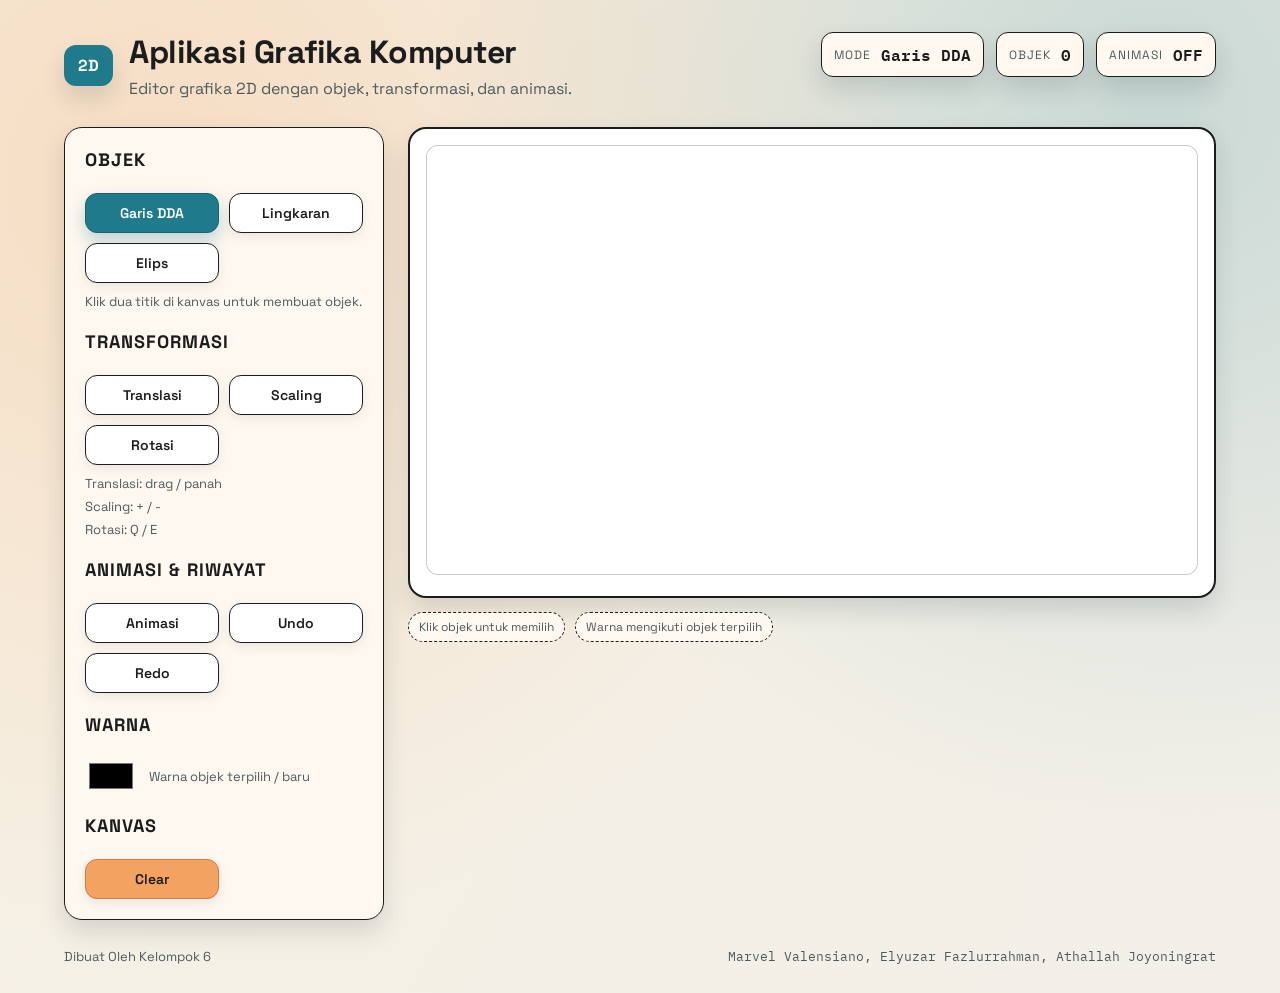
==== index.html @ d5542acc "Merge pull request #1 from prettycoolflacko/main sleek UI" ====
<!DOCTYPE html>
<html lang="id">
<head>
  <meta charset="UTF-8">
  <meta name="viewport" content="width=device-width, initial-scale=1.0">
  <title>Grafika Komputer</title>
  <link rel="stylesheet" href="style.css">
</head>
<body>

  <div class="app">
    <header class="app-header">
      <div class="brand">
        <div class="badge">2D</div>
        <div>
          <h1>Aplikasi Grafika Komputer</h1>
          <p class="subtitle">Editor grafika 2D dengan objek, transformasi, dan animasi.</p>
        </div>
      </div>
      <div class="status-bar">
        <div class="status-item">
          <span class="label">Mode</span>
          <span id="modeLabel" class="value">Garis DDA</span>
        </div>
        <div class="status-item">
          <span class="label">Objek</span>
          <span id="objectCount" class="value">0</span>
        </div>
        <div class="status-item">
          <span class="label">Animasi</span>
          <span id="animationStatus" class="value">OFF</span>
        </div>
      </div>
    </header>

    <main class="content">

      <aside class="panel">
        <section class="group">
          <h2>Objek</h2>
          <div class="button-grid">
            <button id="lineBtn" class="btn is-active" aria-pressed="true">Garis DDA</button>
            <button id="circleBtn" class="btn" aria-pressed="false">Lingkaran</button>
            <button id="ellipseBtn" class="btn" aria-pressed="false">Elips</button>
          </div>
          <p class="group-note">Klik dua titik di kanvas untuk membuat objek.</p>
        </section>

        <section class="group">
          <h2>Transformasi</h2>
          <div class="button-grid">
            <button id="translateBtn" class="btn" aria-pressed="false">Translasi</button>
            <button id="scaleBtn" class="btn" aria-pressed="false">Scaling</button>
            <button id="rotateBtn" class="btn" aria-pressed="false">Rotasi</button>
          </div>
          <div class="hint-list">
            <span>Translasi: drag / panah</span>
            <span>Scaling: + / -</span>
            <span>Rotasi: Q / E</span>
          </div>
        </section>

        <section class="group">
          <h2>Animasi & Riwayat</h2>
          <div class="button-grid">
            <button id="animateBtn" class="btn" aria-pressed="false">Animasi</button>
            <button id="undoBtn" class="btn">Undo</button>
            <button id="redoBtn" class="btn">Redo</button>
          </div>
        </section>

        <section class="group">
          <h2>Warna</h2>
          <div class="color-row">
            <input type="color" id="colorPicker" value="#000000" aria-label="Pilih warna">
            <span class="color-label">Warna objek terpilih / baru</span>
          </div>
        </section>

        <section class="group">
          <h2>Kanvas</h2>
          <div class="button-grid">
            <button id="clearBtn" class="btn danger">Clear</button>
          </div>
        </section>
      </aside>

      <section class="canvas-area">
        <div class="canvas-card">
          <canvas id="canvas" width="900" height="500"></canvas>
        </div>
        <div class="canvas-meta">
          <div class="meta-chip">Klik objek untuk memilih</div>
          <div class="meta-chip">Warna mengikuti objek terpilih</div>
        </div>
      </section>
    </main>

    <footer class="app-footer">
      <span>Dibuat Oleh Kelompok 6</span>
      <span class="footer-names">Marvel Valensiano, Elyuzar Fazlurrahman, Athallah Joyoningrat</span>
    </footer>
  </div>

  <script src="script.js"></script>

</body>
</html>
---- style.css ----
@import url("https://fonts.googleapis.com/css2?family=Space+Grotesk:wght@400;600;700&family=IBM+Plex+Mono:wght@400;600&display=swap");

:root{
    --bg: #f7f1e3;
    --bg-accent: #fef6e9;
    --panel: #fff8f0;
    --ink: #1a1c1e;
    --muted: #4d5b5f;
    --accent: #1f7a8c;
    --accent-strong: #166372;
    --accent-warm: #f4a261;
    --line: #1a1c1e;
    --shadow: 0 12px 24px rgba(22, 46, 52, 0.14);
}

*{
    box-sizing: border-box;
}

body{
    margin:0;
    min-height:100vh;
    font-family: "Space Grotesk", "Segoe UI", sans-serif;
    color:var(--ink);
    background:
        radial-gradient(circle at 12% 18%, rgba(244, 162, 97, 0.25), transparent 55%),
        radial-gradient(circle at 90% 10%, rgba(31, 122, 140, 0.2), transparent 50%),
        linear-gradient(120deg, #f7f1e3 0%, #f2efe9 100%);
}

h1{
    margin:0;
    font-size:32px;
    letter-spacing:-0.5px;
}

h2{
    margin:0 0 12px 0;
    font-size:18px;
    text-transform:uppercase;
    letter-spacing:1px;
}

p{
    margin:0;
}

.app{
    max-width:1200px;
    margin:0 auto;
    padding:32px 24px 28px;
}

.app-header{
    display:flex;
    align-items:flex-start;
    justify-content:space-between;
    gap:24px;
    margin-bottom:28px;
    flex-wrap:wrap;
}

.brand{
    display:flex;
    gap:16px;
    align-items:center;
}

.badge{
    background:var(--accent);
    color:white;
    font-weight:700;
    padding:10px 14px;
    border-radius:12px;
    box-shadow:var(--shadow);
}

.subtitle{
    margin-top:6px;
    color:var(--muted);
}

.status-bar{
    display:flex;
    gap:12px;
    flex-wrap:wrap;
}

.status-item{
    background:var(--panel);
    border:1px solid var(--line);
    border-radius:12px;
    padding:8px 12px;
    display:flex;
    align-items:center;
    gap:10px;
    box-shadow:var(--shadow);
}

.status-item .label{
    color:var(--muted);
    text-transform:uppercase;
    letter-spacing:1px;
    font-size:12px;
}

.status-item .value{
    font-family: "IBM Plex Mono", "Courier New", monospace;
    font-weight:600;
}

.content{
    display:grid;
    grid-template-columns:320px 1fr;
    gap:24px;
}

.panel{
    background:var(--panel);
    border:1px solid var(--line);
    border-radius:18px;
    padding:20px;
    box-shadow:var(--shadow);
    display:flex;
    flex-direction:column;
    gap:20px;
}

.group{
    display:flex;
    flex-direction:column;
    gap:10px;
}

.group-note{
    font-size:13px;
    color:var(--muted);
}

.hint-list{
    display:flex;
    flex-direction:column;
    gap:6px;
    font-size:13px;
    color:var(--muted);
}

.button-grid{
    display:grid;
    grid-template-columns:repeat(2, minmax(0, 1fr));
    gap:10px;
}

.btn{
    padding:10px 12px;
    border:1px solid var(--line);
    background:white;
    color:var(--ink);
    cursor:pointer;
    border-radius:12px;
    font-size:14px;
    font-weight:600;
    font-family:inherit;
    transition:transform 0.15s ease, box-shadow 0.15s ease, background 0.15s ease;
    box-shadow:0 4px 12px rgba(0, 0, 0, 0.08);
}

.btn:hover{
    transform:translateY(-1px);
    background:var(--bg-accent);
}

.btn.is-active{
    background:var(--accent);
    color:white;
    border-color:var(--accent-strong);
    box-shadow:0 8px 18px rgba(31, 122, 140, 0.3);
}

.btn.danger{
    background:var(--accent-warm);
    border-color:#d07a3f;
    color:#1a1c1e;
}

.color-row{
    display:flex;
    align-items:center;
    gap:12px;
}

.color-label{
    font-size:13px;
    color:var(--muted);
}

input[type="color"]{
    width:52px;
    height:36px;
    border:none;
    background:transparent;
    cursor:pointer;
}

.canvas-area{
    display:flex;
    flex-direction:column;
    gap:14px;
}

.canvas-card{
    background:white;
    border:2px solid var(--line);
    border-radius:18px;
    padding:16px;
    box-shadow:var(--shadow);
}

canvas{
    width:100%;
    height:auto;
    background:white;
    border:1px solid rgba(0, 0, 0, 0.2);
    border-radius:12px;
}

.canvas-meta{
    display:flex;
    flex-wrap:wrap;
    gap:10px;
}

.meta-chip{
    background:var(--panel);
    border:1px dashed var(--line);
    padding:6px 10px;
    border-radius:999px;
    font-size:12px;
    color:var(--muted);
}

.app-footer{
    margin-top:28px;
    display:flex;
    justify-content:space-between;
    flex-wrap:wrap;
    gap:8px;
    color:var(--muted);
    font-size:13px;
}

.footer-names{
    font-family: "IBM Plex Mono", "Courier New", monospace;
}

@media (max-width: 980px){
    .content{
        grid-template-columns:1fr;
    }

    .app-header{
        flex-direction:column;
        align-items:flex-start;
    }
}

@media (max-width: 640px){
    .button-grid{
        grid-template-columns:1fr;
    }

    .status-item{
        width:100%;
        justify-content:space-between;
    }

    .app{
        padding:24px 16px 20px;
    }
}
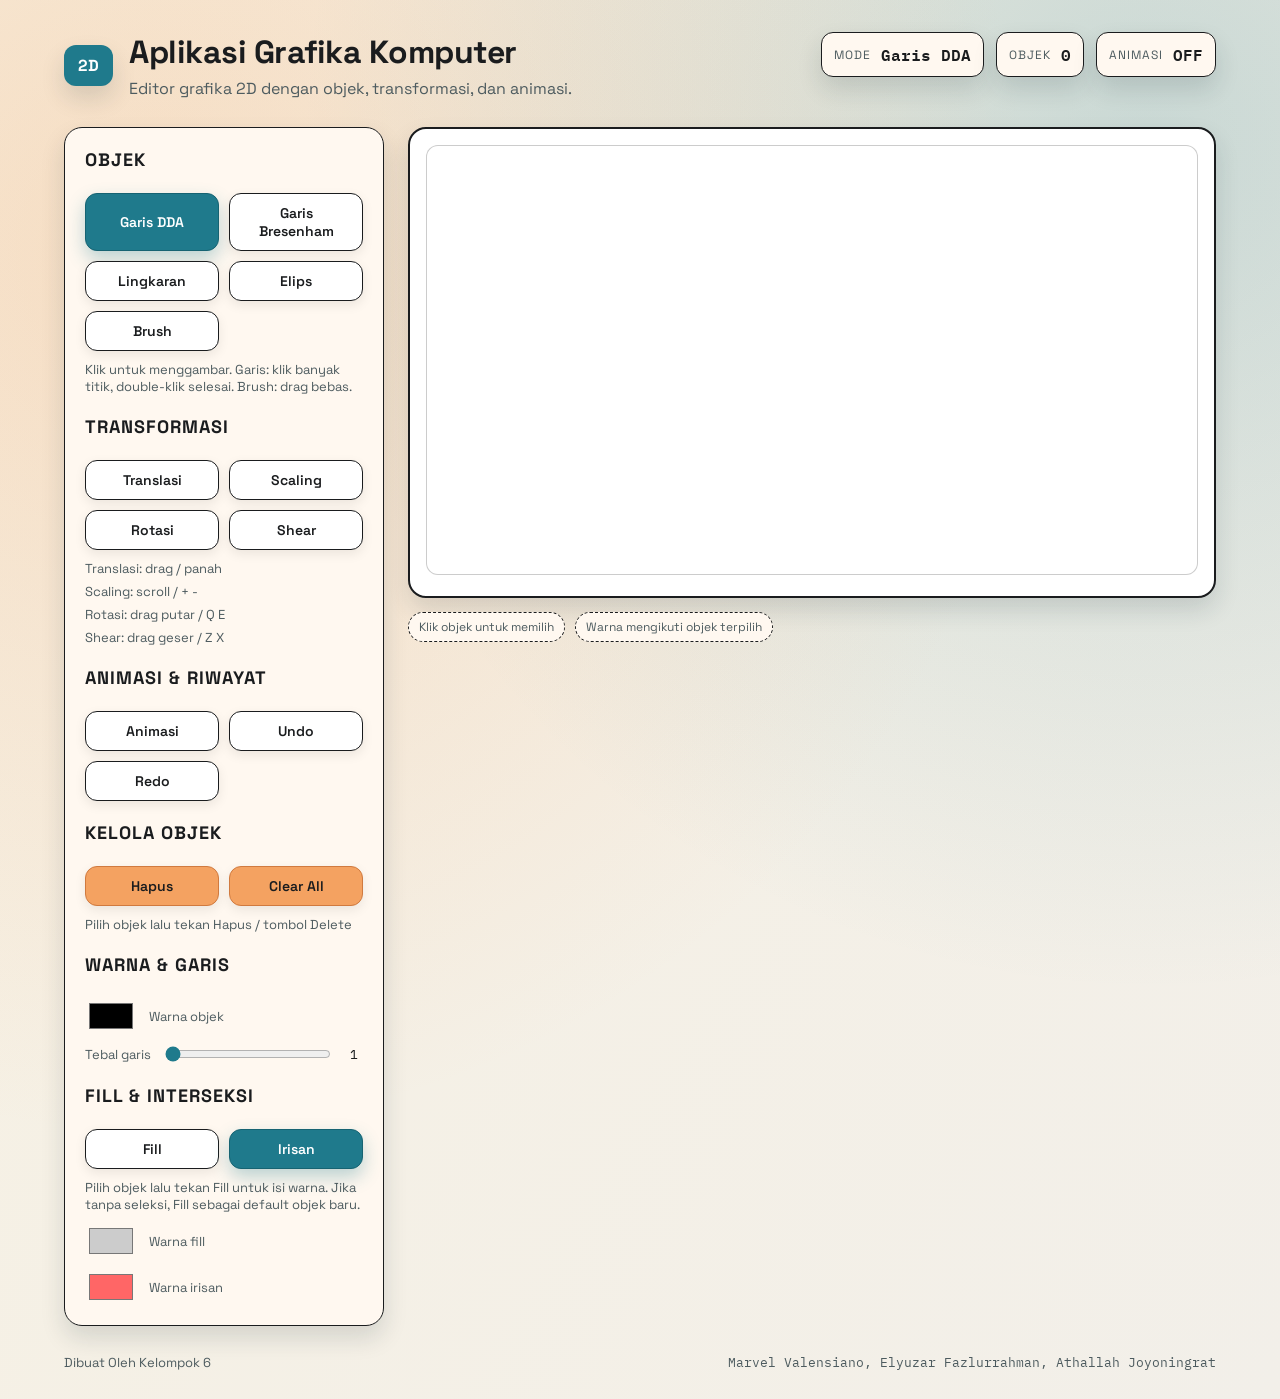
==== commit 2e70aa67: "snap, brush, fill, irisan, UI" ====
--- a/index.html
+++ b/index.html
@@ -40,10 +40,12 @@
           <h2>Objek</h2>
           <div class="button-grid">
             <button id="lineBtn" class="btn is-active" aria-pressed="true">Garis DDA</button>
+            <button id="bresenhamBtn" class="btn" aria-pressed="false">Garis Bresenham</button>
             <button id="circleBtn" class="btn" aria-pressed="false">Lingkaran</button>
             <button id="ellipseBtn" class="btn" aria-pressed="false">Elips</button>
+            <button id="brushBtn" class="btn" aria-pressed="false">Brush</button>
           </div>
-          <p class="group-note">Klik dua titik di kanvas untuk membuat objek.</p>
+          <p class="group-note">Klik untuk menggambar. Garis: klik banyak titik, double-klik selesai. Brush: drag bebas.</p>
         </section>
 
         <section class="group">
@@ -52,11 +54,13 @@
             <button id="translateBtn" class="btn" aria-pressed="false">Translasi</button>
             <button id="scaleBtn" class="btn" aria-pressed="false">Scaling</button>
             <button id="rotateBtn" class="btn" aria-pressed="false">Rotasi</button>
+            <button id="shearBtn" class="btn" aria-pressed="false">Shear</button>
           </div>
           <div class="hint-list">
             <span>Translasi: drag / panah</span>
-            <span>Scaling: + / -</span>
-            <span>Rotasi: Q / E</span>
+            <span>Scaling: scroll / + -</span>
+            <span>Rotasi: drag putar / Q E</span>
+            <span>Shear: drag geser / Z X</span>
           </div>
         </section>
 
@@ -70,19 +74,44 @@
         </section>
 
         <section class="group">
-          <h2>Warna</h2>
+          <h2>Kelola Objek</h2>
+          <div class="button-grid">
+            <button id="deleteBtn" class="btn danger">Hapus</button>
+            <button id="clearBtn" class="btn danger">Clear All</button>
+          </div>
+          <p class="group-note">Pilih objek lalu tekan Hapus / tombol Delete</p>
+        </section>
+
+        <section class="group">
+          <h2>Warna & Garis</h2>
           <div class="color-row">
             <input type="color" id="colorPicker" value="#000000" aria-label="Pilih warna">
-            <span class="color-label">Warna objek terpilih / baru</span>
+            <span class="color-label">Warna objek</span>
+          </div>
+          <div class="color-row">
+            <label class="range-label">Tebal garis</label>
+            <input type="range" id="lineWidthRange" min="1" max="10" value="1" class="line-width-range">
+            <span id="lineWidthValue" class="range-value">1</span>
           </div>
         </section>
 
         <section class="group">
-          <h2>Kanvas</h2>
+          <h2>Fill & Interseksi</h2>
           <div class="button-grid">
-            <button id="clearBtn" class="btn danger">Clear</button>
+            <button id="fillBtn" class="btn" aria-pressed="false">Fill</button>
+            <button id="intersectBtn" class="btn is-active" aria-pressed="true">Irisan</button>
+          </div>
+          <p class="group-note">Pilih objek lalu tekan Fill untuk isi warna. Jika tanpa seleksi, Fill sebagai default objek baru.</p>
+          <div class="color-row">
+            <input type="color" id="fillColorPicker" value="#cccccc" aria-label="Warna fill">
+            <span class="color-label">Warna fill</span>
+          </div>
+          <div class="color-row">
+            <input type="color" id="intersectColorPicker" value="#ff6666" aria-label="Warna irisan">
+            <span class="color-label">Warna irisan</span>
           </div>
         </section>
+
       </aside>
 
       <section class="canvas-area">
--- a/style.css
+++ b/style.css
@@ -202,6 +202,26 @@
     cursor:pointer;
 }
 
+.line-width-range{
+    flex:1;
+    accent-color:var(--accent);
+    cursor:pointer;
+}
+
+.range-label{
+    font-size:13px;
+    color:var(--muted);
+    white-space:nowrap;
+}
+
+.range-value{
+    font-family:"IBM Plex Mono","Courier New",monospace;
+    font-size:13px;
+    color:var(--ink);
+    min-width:18px;
+    text-align:center;
+}
+
 .canvas-area{
     display:flex;
     flex-direction:column;
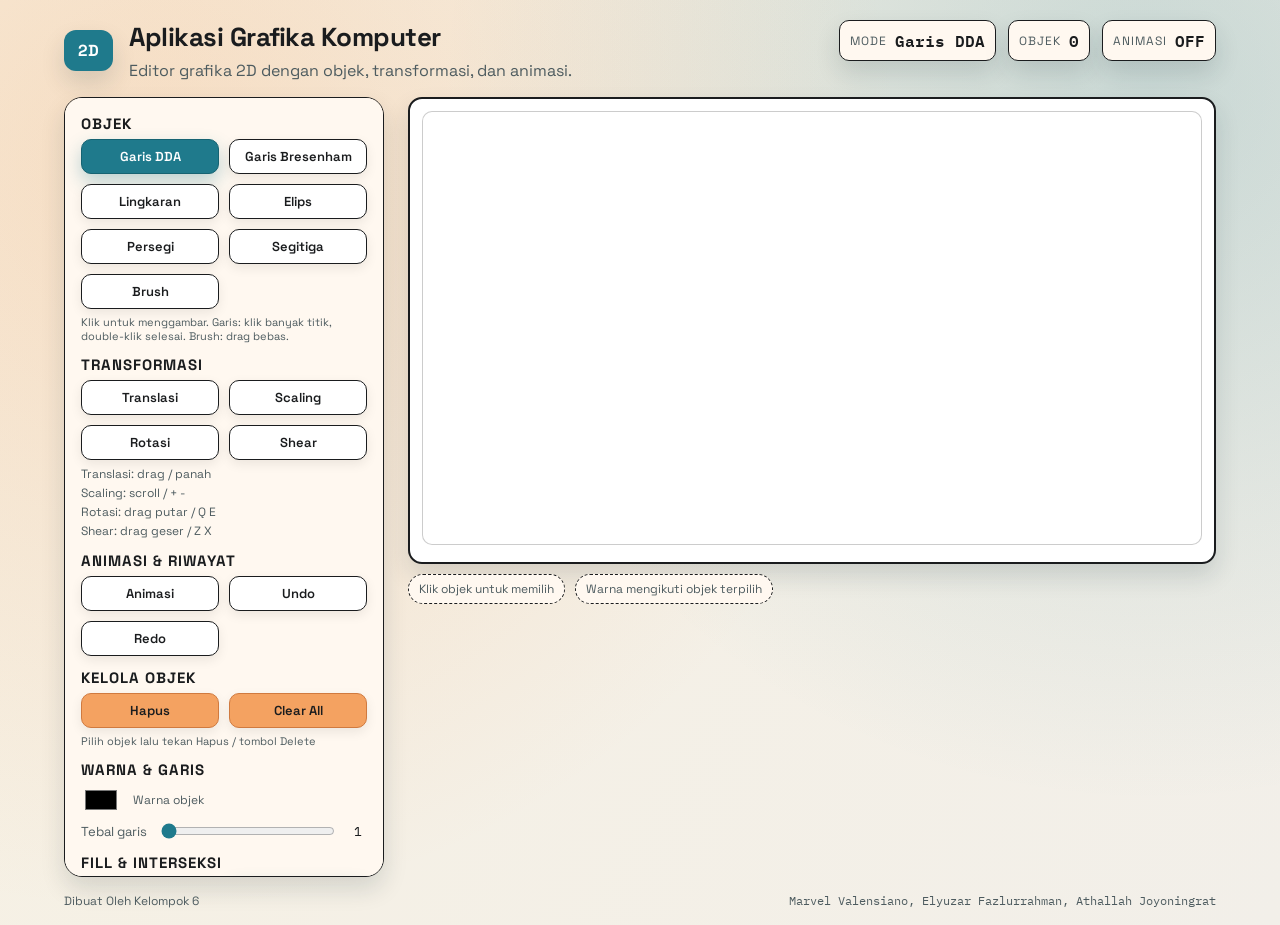
==== commit 9e0fa3ac: "snap, brush, fill, irisan, UI, array" ====
--- a/index.html
+++ b/index.html
@@ -43,6 +43,8 @@
             <button id="bresenhamBtn" class="btn" aria-pressed="false">Garis Bresenham</button>
             <button id="circleBtn" class="btn" aria-pressed="false">Lingkaran</button>
             <button id="ellipseBtn" class="btn" aria-pressed="false">Elips</button>
+            <button id="squareBtn" class="btn" aria-pressed="false">Persegi</button>
+            <button id="triangleBtn" class="btn" aria-pressed="false">Segitiga</button>
             <button id="brushBtn" class="btn" aria-pressed="false">Brush</button>
           </div>
           <p class="group-note">Klik untuk menggambar. Garis: klik banyak titik, double-klik selesai. Brush: drag bebas.</p>
--- a/style.css
+++ b/style.css
@@ -30,13 +30,13 @@
 
 h1{
     margin:0;
-    font-size:32px;
+    font-size:26px;
     letter-spacing:-0.5px;
 }
 
 h2{
-    margin:0 0 12px 0;
-    font-size:18px;
+    margin:0;
+    font-size:15px;
     text-transform:uppercase;
     letter-spacing:1px;
 }
@@ -48,7 +48,7 @@
 .app{
     max-width:1200px;
     margin:0 auto;
-    padding:32px 24px 28px;
+    padding:20px 24px 16px;
 }
 
 .app-header{
@@ -56,7 +56,7 @@
     align-items:flex-start;
     justify-content:space-between;
     gap:24px;
-    margin-bottom:28px;
+    margin-bottom:16px;
     flex-wrap:wrap;
 }
 
@@ -89,11 +89,11 @@
 .status-item{
     background:var(--panel);
     border:1px solid var(--line);
-    border-radius:12px;
-    padding:8px 12px;
+    border-radius:10px;
+    padding:6px 10px;
     display:flex;
     align-items:center;
-    gap:10px;
+    gap:8px;
     box-shadow:var(--shadow);
 }
 
@@ -119,29 +119,31 @@
     background:var(--panel);
     border:1px solid var(--line);
     border-radius:18px;
-    padding:20px;
+    padding:16px;
     box-shadow:var(--shadow);
     display:flex;
     flex-direction:column;
-    gap:20px;
+    gap:12px;
+    max-height:calc(100vh - 120px);
+    overflow-y:auto;
 }
 
 .group{
-    display:flex;
-    flex-direction:column;
-    gap:10px;
-}
-
-.group-note{
-    font-size:13px;
-    color:var(--muted);
-}
-
-.hint-list{
     display:flex;
     flex-direction:column;
     gap:6px;
-    font-size:13px;
+}
+
+.group-note{
+    font-size:11px;
+    color:var(--muted);
+}
+
+.hint-list{
+    display:flex;
+    flex-direction:column;
+    gap:3px;
+    font-size:12px;
     color:var(--muted);
 }
 
@@ -152,13 +154,13 @@
 }
 
 .btn{
-    padding:10px 12px;
+    padding:8px 10px;
     border:1px solid var(--line);
     background:white;
     color:var(--ink);
     cursor:pointer;
-    border-radius:12px;
-    font-size:14px;
+    border-radius:10px;
+    font-size:13px;
     font-weight:600;
     font-family:inherit;
     transition:transform 0.15s ease, box-shadow 0.15s ease, background 0.15s ease;
@@ -190,13 +192,13 @@
 }
 
 .color-label{
-    font-size:13px;
+    font-size:12px;
     color:var(--muted);
 }
 
 input[type="color"]{
-    width:52px;
-    height:36px;
+    width:40px;
+    height:30px;
     border:none;
     background:transparent;
     cursor:pointer;
@@ -225,14 +227,14 @@
 .canvas-area{
     display:flex;
     flex-direction:column;
-    gap:14px;
+    gap:10px;
 }
 
 .canvas-card{
     background:white;
     border:2px solid var(--line);
-    border-radius:18px;
-    padding:16px;
+    border-radius:14px;
+    padding:12px;
     box-shadow:var(--shadow);
 }
 
@@ -241,7 +243,7 @@
     height:auto;
     background:white;
     border:1px solid rgba(0, 0, 0, 0.2);
-    border-radius:12px;
+    border-radius:10px;
 }
 
 .canvas-meta{
@@ -260,13 +262,13 @@
 }
 
 .app-footer{
-    margin-top:28px;
+    margin-top:16px;
     display:flex;
     justify-content:space-between;
     flex-wrap:wrap;
     gap:8px;
     color:var(--muted);
-    font-size:13px;
+    font-size:12px;
 }
 
 .footer-names{
